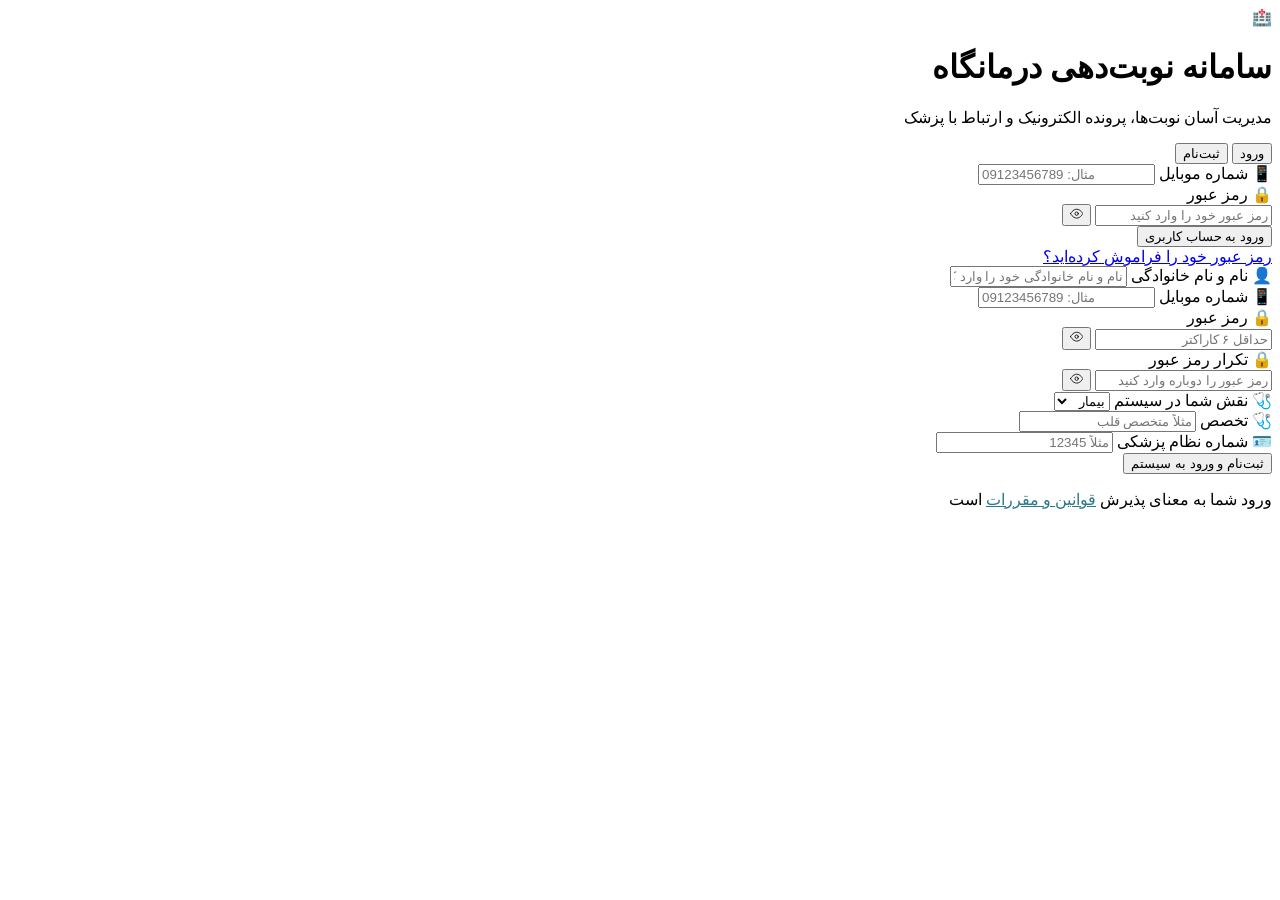
==== index.html @ 503f6674 "first page" ====
<!DOCTYPE html>
<html lang="fa" dir="rtl">

<head>
    <meta charset="UTF-8">
    <meta name="viewport" content="width=device-width, initial-scale=1.0, viewport-fit=cover">
    <title>سامانه نوبت‌دهی درمانگاه | ورود و ثبت‌نام</title>
    <link rel="stylesheet" href="./style/font.css">
    <link rel="stylesheet" href="./style/index.css">
</head>

<body>

    <div class="auth-container">
        <div class="auth-header">
            <div class="logo">🏥</div>
            <h1>سامانه نوبت‌دهی درمانگاه</h1>
            <p>مدیریت آسان نوبت‌ها، پرونده الکترونیک و ارتباط با پزشک</p>
        </div>

        <div class="tabs">
            <button class="tab" data-tab="login">ورود</button>
            <button class="tab active" data-tab="register">ثبت‌نام</button>
        </div>

        <form class="form-panel" id="login-panel">
            <div class="message" id="login-message"></div>

            <div class="input-group">
                <label for="login-mobile">📱 شماره موبایل</label>
                <input type="tel" id="login-mobile" class="ltr-input" placeholder="مثال: 09123456789" maxlength="11"
                    inputmode="numeric">
            </div>

            <div class="input-group">
                <label for="login-password">🔒 رمز عبور</label>
                <div class="password-container">
                    <input type="password" id="login-password" class="ltr-input"
                        placeholder="رمز عبور خود را وارد کنید">
                    <button type="button" class="toggle-password" onclick="togglePassword('login-password')">
                        <svg xmlns="http://www.w3.org/2000/svg" width="1em" height="1em" viewBox="0 0 24 24" fill="none"
                            stroke="currentColor" stroke-width="1.5" stroke-linecap="round" stroke-linejoin="round">
                            <path d="M1 12s4-8 11-8 11 8 11 8-4 8-11 8-11-8-11-8z"></path>
                            <circle cx="12" cy="12" r="3"></circle>
                        </svg>
                    </button>
                </div>
            </div>

            <button type="submit" class="btn-primary">ورود به حساب کاربری</button>

            <div class="forgot-link">
                <a href="#" onclick="handleForgotPassword(event)">رمز عبور خود را فراموش کرده‌اید؟</a>
            </div>
        </form>

        <form class="form-panel active" id="register-panel">
            <div class="message" id="register-message"></div>

            <div class="input-group">
                <label for="register-name">👤 نام و نام خانوادگی</label>
                <input type="text" id="register-name" placeholder="نام و نام خانوادگی خود را وارد کنید">
            </div>

            <div class="input-group">
                <label for="register-mobile">📱 شماره موبایل</label>
                <input type="tel" id="register-mobile" class="ltr-input" placeholder="مثال: 09123456789" maxlength="11"
                    inputmode="numeric">
            </div>

            <div class="input-group">
                <label for="register-password">🔒 رمز عبور</label>
                <div class="password-container">
                    <input type="password" id="register-password" class="ltr-input" placeholder="حداقل ۶ کاراکتر">
                    <button type="button" class="toggle-password" onclick="togglePassword('register-password')">
                        <svg xmlns="http://www.w3.org/2000/svg" width="1em" height="1em" viewBox="0 0 24 24" fill="none"
                            stroke="currentColor" stroke-width="1.5" stroke-linecap="round" stroke-linejoin="round">
                            <path d="M1 12s4-8 11-8 11 8 11 8-4 8-11 8-11-8-11-8z"></path>
                            <circle cx="12" cy="12" r="3"></circle>
                        </svg>
                    </button>
                </div>
            </div>

            <div class="input-group">
                <label for="register-password-confirm">🔒 تکرار رمز عبور</label>
                <div class="password-container">
                    <input type="password" id="register-password-confirm" class="ltr-input"
                        placeholder="رمز عبور را دوباره وارد کنید">
                    <button type="button" class="toggle-password" onclick="togglePassword('register-password-confirm')">
                        <svg xmlns="http://www.w3.org/2000/svg" width="1em" height="1em" viewBox="0 0 24 24" fill="none"
                            stroke="currentColor" stroke-width="1.5" stroke-linecap="round" stroke-linejoin="round">
                            <path d="M1 12s4-8 11-8 11 8 11 8-4 8-11 8-11-8-11-8z"></path>
                            <circle cx="12" cy="12" r="3"></circle>
                        </svg>
                    </button>
                </div>
            </div>

            <div class="input-group">
                <label for="register-role">🩺 نقش شما در سیستم</label>
                <select id="register-role">
                    <option value="patient">بیمار</option>
                    <option value="doctor">پزشک</option>
                </select>
            </div>

            <div id="doctor-fields">
                <div class="input-group">
                    <label for="doctor-specialty">🩺 تخصص</label>
                    <input type="text" id="doctor-specialty" placeholder="مثلاً متخصص قلب">
                </div>

                <div class="input-group">
                    <label for="doctor-license">🪪 شماره نظام پزشکی</label>
                    <input type="text" id="doctor-license" class="ltr-input" placeholder="مثلاً 12345">
                </div>
            </div>

            <button type="submit" class="btn-primary">ثبت‌نام و ورود به سیستم</button>
        </form>

        <div class="auth-footer">
            <p>ورود شما به معنای پذیرش <a href="#" style="color:#2B7A8B;">قوانین و مقررات</a> است</p>
        </div>
    </div>

    <script>
        // آیکون‌های چشم باز و بسته به صورت SVG استاندارد
        const eyeOpenIcon = `<svg xmlns="http://www.w3.org/2000/svg" width="1em" height="1em" viewBox="0 0 24 24" fill="none" stroke="currentColor" stroke-width="1.5" stroke-linecap="round" stroke-linejoin="round"><path d="M1 12s4-8 11-8 11 8 11 8-4 8-11 8-11-8-11-8z"></path><circle cx="12" cy="12" r="3"></circle></svg>`;
        const eyeClosedIcon = `<svg xmlns="http://www.w3.org/2000/svg" width="1em" height="1em" viewBox="0 0 24 24" fill="none" stroke="currentColor" stroke-width="1.5" stroke-linecap="round" stroke-linejoin="round"><path d="M17.94 17.94A10.07 10.07 0 0 1 12 20c-7 0-11-8-11-8a18.45 18.45 0 0 1 5.06-5.94M9.9 4.24A9.12 9.12 0 0 1 12 4c7 0 11 8 11 8a18.5 18.5 0 0 1-2.16 3.19m-6.72-1.07a3 3 0 1 1-4.24-4.24"></path><line x1="1" y1="1" x2="23" y2="23"></line></svg>`;

        document.getElementById('login-panel').addEventListener('submit', (e) => {
            e.preventDefault();
            handleLogin();
        });

        document.getElementById('register-panel').addEventListener('submit', (e) => {
            e.preventDefault();
            handleRegister();
        });

        function handleForgotPassword(e) {
            e.preventDefault();
            showMessage('login-message', '🔧 لطفاً با پشتیبانی تماس بگیرید.', 'error');
        }

        function showMessage(elementId, message, type) {
            const msgDiv = document.getElementById(elementId);
            msgDiv.textContent = message;
            msgDiv.className = 'message ' + type;

            setTimeout(() => {
                msgDiv.className = 'message';
                msgDiv.textContent = '';
            }, 3000);
        }

        function saveUser(userData) {
            try {
                let users = JSON.parse(localStorage.getItem('clinic_users')) || [];
                users.push(userData);
                localStorage.setItem('clinic_users', JSON.stringify(users));
            } catch (error) {
                console.error(error);
            }
        }

        function findUser(mobile, password) {
            let users = JSON.parse(localStorage.getItem('clinic_users') || '[]');
            return users.find(u => u.mobile === mobile && u.password === password);
        }

        function userExists(mobile) {
            let users = JSON.parse(localStorage.getItem('clinic_users') || '[]');
            return users.some(u => u.mobile === mobile);
        }

        function convertPersianToEnglish(str) {
            const persianNumbers = '۰۱۲۳۴۵۶۷۸۹';

            return str.replace(/[۰-۹]/g, digit => {
                return persianNumbers.indexOf(digit);
            });
        }

        function handleLogin() {
            const mobileRegex = /^09\d{9}$/;
            let mobile = document.getElementById('login-mobile').value.trim();
            mobile = convertPersianToEnglish(mobile);
            const password = document.getElementById('login-password').value;

            if (!mobile || !password) {
                showMessage('login-message', '❌ لطفاً شماره موبایل و رمز عبور را وارد کنید', 'error');
                return;
            }
            if (!mobileRegex.test(mobile)) {
                showMessage('login-message', "❌ فرمت شماره موبایل نادرست است (مثال: 09123456789)", 'error');
                return;
            }

            const user = findUser(mobile, password);

            if (user) {
                sessionStorage.setItem('current_user', JSON.stringify(user));
                showMessage('login-message', '✅ ورود موفق! در حال انتقال به داشبورد...', 'success');

                setTimeout(() => {
                    if (user.role === 'doctor') {
                        window.location.href = 'doctor-dashboard.html';
                    } else {
                        window.location.href = 'patient-dashboard.html';
                    }
                }, 1000);
            } else {
                showMessage('login-message', '❌ شماره موبایل یا رمز عبور اشتباه است', 'error');
            }
        }

        function handleRegister() {
            const mobileRegex = /^09\d{9}$/;
            const name = document.getElementById('register-name').value.trim();
            let mobile = document.getElementById('register-mobile').value.trim();
            mobile = convertPersianToEnglish(mobile);
            const password = document.getElementById('register-password').value;
            const passwordConfirm = document.getElementById('register-password-confirm').value;
            const role = document.getElementById('register-role').value;
            const specialty = document.getElementById('doctor-specialty').value.trim();
            const license = document.getElementById('doctor-license').value.trim();

            if (!name || !mobile || !password || !passwordConfirm) {
                showMessage('register-message', '❌ لطفاً تمام فیلدها را پر کنید', 'error');
                return;
            }

            if (!mobileRegex.test(mobile)) {
                showMessage('register-message', "❌ فرمت شماره موبایل نادرست است", 'error');
                return;
            }

            if (password.length < 6) {
                showMessage('register-message', '❌ رمز عبور باید حداقل ۶ کاراکتر باشد', 'error');
                return;
            }

            if (password !== passwordConfirm) {
                showMessage('register-message', '❌ رمز عبور و تکرار آن مطابقت ندارند', 'error');
                return;
            }

            if (userExists(mobile)) {
                showMessage('register-message', '❌ این شماره موبایل قبلاً ثبت‌نام کرده است', 'error');
                return;
            }

            if (role === 'doctor' && (!specialty || !license)) {
                showMessage('register-message', '❌ لطفاً اطلاعات پزشک را کامل کنید', 'error');
                return;
            }

            // ذخیره کاربر جدید (اصلاح فیلدهای پزشک)
            const newUser = {
                id: Date.now(),
                full_name: name,
                mobile: mobile,
                password: password,
                role: role,
                created_at: new Date().toISOString(),
                // در صورت وجود مقدار، به آبجکت اصلی اضافه می‌شوند:
                ...(role === 'doctor' && { specialty: specialty, license: license })
            };

            saveUser(newUser);
            document.getElementById('register-panel').reset();

            if (role === 'doctor') {
                let doctors = JSON.parse(localStorage.getItem('clinic_doctors') || '[]');
                const newDoctor = {
                    id: newUser.id,
                    name: name,
                    specialty: specialty,
                    license: license,
                    rating: 0,
                    visits: 0
                };
                doctors.push(newDoctor);
                localStorage.setItem('clinic_doctors', JSON.stringify(doctors));
            }

            showMessage('register-message', '✅ ثبت‌نام موفق! در حال ورود به سیستم...', 'success');

            setTimeout(() => {
                sessionStorage.setItem('current_user', JSON.stringify(newUser));
                if (role === 'doctor') {
                    window.location.href = 'doctor-dashboard.html';
                } else {
                    window.location.href = 'patient-dashboard.html';
                }
            }, 1000);
        }

        // جابه‌جایی تب‌ها
        document.querySelectorAll('.tab').forEach(tab => {
            tab.addEventListener('click', () => {
                const tabName = tab.getAttribute('data-tab');

                document.querySelectorAll('.tab').forEach(t => t.classList.remove('active'));
                tab.classList.add('active');

                document.querySelectorAll('.form-panel').forEach(panel => panel.classList.remove('active'));
                if (tabName === 'login') {
                    document.getElementById('login-panel').classList.add('active');
                } else {
                    document.getElementById('register-panel').classList.add('active');
                }

                document.getElementById('login-message').className = 'message';
                document.getElementById('register-message').className = 'message';
            });
        });

        // تابع نمایش/مخفی‌سازی رمز عبور همراه با اصلاح آیکون‌ها
        function togglePassword(inputId) {
            const input = document.getElementById(inputId);
            const toggleBtn = input.parentElement.querySelector('.toggle-password');

            if (input.type === 'password') {
                input.type = 'text';
                toggleBtn.innerHTML = eyeClosedIcon;
            } else {
                input.type = 'password';
                toggleBtn.innerHTML = eyeOpenIcon;
            }
        }

        // مدیریت تغییر نقش (بیمار / پزشک)
        const roleSelect = document.getElementById('register-role');
        const doctorFields = document.getElementById('doctor-fields');

        roleSelect.addEventListener('change', () => {
            if (roleSelect.value === 'doctor') {
                doctorFields.style.display = 'block';
            } else {
                doctorFields.style.display = 'none';
                document.getElementById('doctor-specialty').value = '';
                document.getElementById('doctor-license').value = '';
            }
        });
    </script>
</body>

</html>
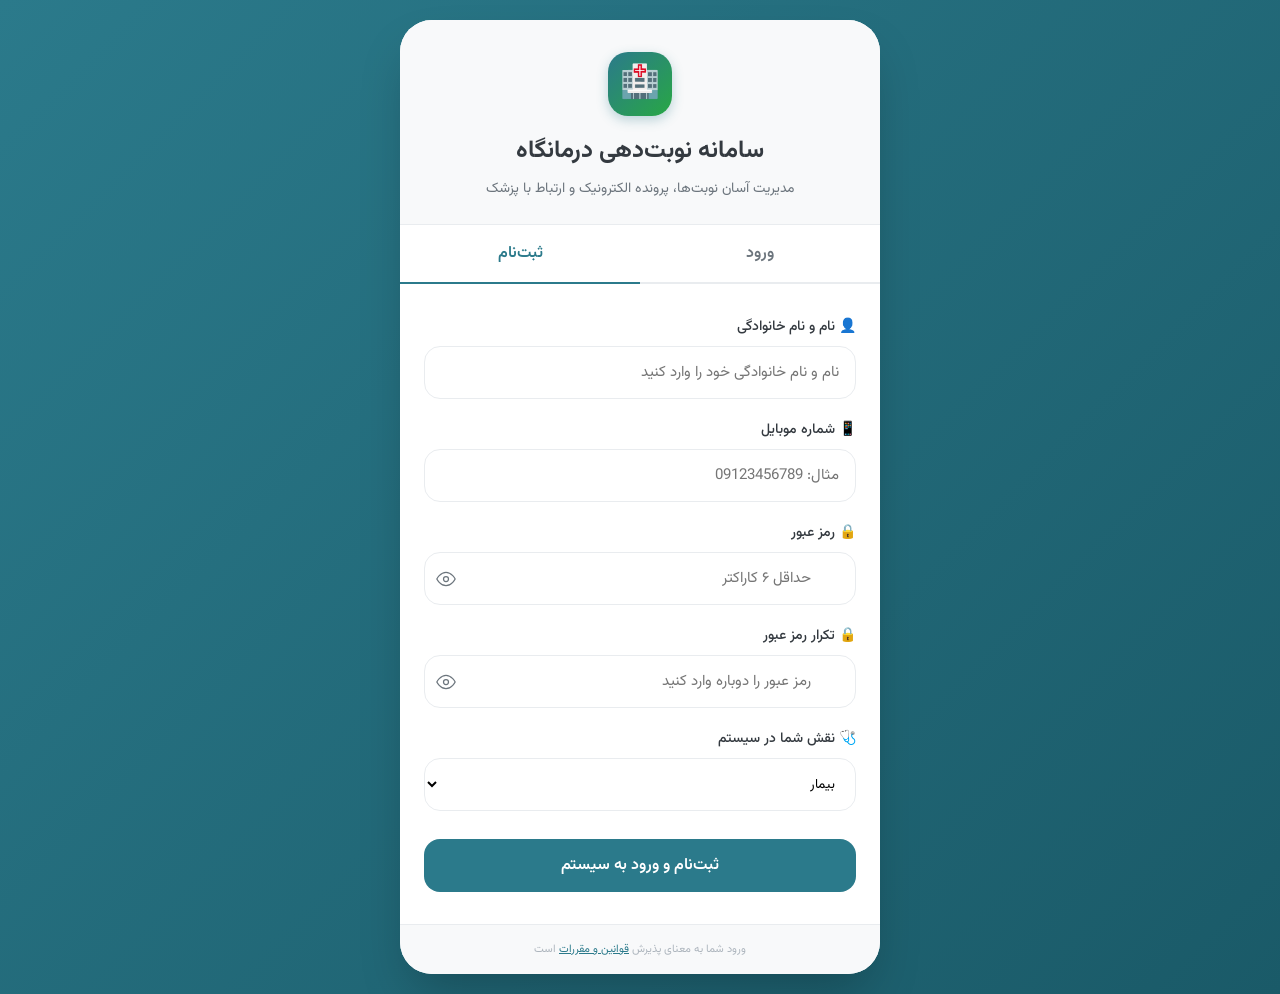
==== commit 44dacf81: "Update index.html" ====
--- a/index.html
+++ b/index.html
@@ -5,8 +5,8 @@
     <meta charset="UTF-8">
     <meta name="viewport" content="width=device-width, initial-scale=1.0, viewport-fit=cover">
     <title>سامانه نوبت‌دهی درمانگاه | ورود و ثبت‌نام</title>
-    <link rel="stylesheet" href="./style/font.css">
-    <link rel="stylesheet" href="./style/index.css">
+    <link rel="stylesheet" href="./site/style/font.css">
+    <link rel="stylesheet" href="./site/style/index.css">
 </head>
 
 <body>
@@ -349,4 +349,4 @@
     </script>
 </body>
 
-</html>+</html>
--- a/site/style/font.css
+++ b/site/style/font.css
@@ -0,0 +1,71 @@
+@font-face {
+  font-family: Vazirmatn;
+  src: url('../assets/fonts/Vazirmatn-Thin.woff2') format('woff2');
+  font-weight: 100;
+  font-style: normal;
+  font-display: swap;
+}
+
+@font-face {
+  font-family: Vazirmatn;
+  src: url('../assets/fonts/Vazirmatn-ExtraLight.woff2') format('woff2');
+  font-weight: 200;
+  font-style: normal;
+  font-display: swap;
+}
+
+@font-face {
+  font-family: Vazirmatn;
+  src: url('../assets/fonts/Vazirmatn-Light.woff2') format('woff2');
+  font-weight: 300;
+  font-style: normal;
+  font-display: swap;
+}
+
+@font-face {
+  font-family: Vazirmatn;
+  src: url('../assets/fonts/Vazirmatn-Regular.woff2') format('woff2');
+  font-weight: 400;
+  font-style: normal;
+  font-display: swap;
+}
+
+@font-face {
+  font-family: Vazirmatn;
+  src: url('../assets/fonts/Vazirmatn-Medium.woff2') format('woff2');
+  font-weight: 500;
+  font-style: normal;
+  font-display: swap;
+}
+
+@font-face {
+  font-family: Vazirmatn;
+  src: url('../assets/fonts/Vazirmatn-SemiBold.woff2') format('woff2');
+  font-weight: 600;
+  font-style: normal;
+  font-display: swap;
+}
+
+@font-face {
+  font-family: Vazirmatn;
+  src: url('../assets/fonts/Vazirmatn-Bold.woff2') format('woff2');
+  font-weight: 700;
+  font-style: normal;
+  font-display: swap;
+}
+
+@font-face {
+  font-family: Vazirmatn;
+  src: url('../assets/fonts/Vazirmatn-ExtraBold.woff2') format('woff2');
+  font-weight: 800;
+  font-style: normal;
+  font-display: swap;
+}
+
+@font-face {
+  font-family: Vazirmatn;
+  src: url('../assets/fonts/Vazirmatn-Black.woff2') format('woff2');
+  font-weight: 900;
+  font-style: normal;
+  font-display: swap;
+}
--- a/site/style/index.css
+++ b/site/style/index.css
@@ -0,0 +1,284 @@
+* {
+    margin: 0;
+    padding: 0;
+    box-sizing: border-box;
+}
+
+body {
+    font-family: 'Vazirmatn', sans-serif;
+    background: linear-gradient(135deg, #2B7A8B 0%, #1a5a68 100%);
+    min-height: 100vh;
+    display: flex;
+    align-items: center;
+    justify-content: center;
+    padding: 20px;
+}
+
+/* کارت اصلی */
+.auth-container {
+    background: #FFFFFF;
+    border-radius: 32px;
+    box-shadow: 0 25px 50px -12px rgba(0, 0, 0, 0.25);
+    width: 100%;
+    max-width: 480px;
+    overflow: hidden;
+    transition: all 0.3s ease;
+}
+
+/* هدر با لوگو */
+.auth-header {
+    background: #F8F9FA;
+    padding: 32px 24px 24px;
+    text-align: center;
+    border-bottom: 1px solid #E9ECEF;
+}
+
+.logo {
+    width: 64px;
+    height: 64px;
+    background: linear-gradient(135deg, #2B7A8B 0%, #28A745 100%);
+    border-radius: 20px;
+    display: flex;
+    align-items: center;
+    justify-content: center;
+    margin: 0 auto 16px;
+    font-size: 32px;
+    box-shadow: 0 4px 12px rgba(43, 122, 139, 0.3);
+}
+
+.auth-header h1 {
+    font-size: 24px;
+    font-weight: 700;
+    color: #343A40;
+    margin-bottom: 8px;
+}
+
+.auth-header p {
+    font-size: 14px;
+    color: #6C757D;
+}
+
+/* تب‌های ورود و ثبت‌نام */
+.tabs {
+    display: flex;
+    border-bottom: 2px solid #E9ECEF;
+    background: #FFFFFF;
+}
+
+.tab {
+    flex: 1;
+    text-align: center;
+    padding: 16px 0;
+    font-size: 16px;
+    font-weight: 600;
+    color: #6C757D;
+    cursor: pointer;
+    transition: all 0.2s ease;
+    background: transparent;
+    border: none;
+    font-family: 'Vazirmatn', sans-serif;
+}
+
+#register-role {
+    width: 100%;
+    padding: 14px 16px;
+    border-radius: 16px;
+    border: 1.5px solid #E9ECEF;
+    font-family: 'Vazirmatn', sans-serif;
+    background: #FFFFFF;
+    outline: none;
+}
+
+#register-role:focus {
+    border-color: #2B7A8B;
+    box-shadow: 0 0 0 3px rgba(43, 122, 139, 0.1);
+}
+
+#doctor-fields {
+    display: none;
+    margin-top: 20px;
+}
+
+.tab.active {
+    color: #2B7A8B;
+    border-bottom: 2px solid #2B7A8B;
+    margin-bottom: -2px;
+}
+
+/* فرم‌ها */
+.form-panel {
+    padding: 32px 24px;
+    display: none;
+}
+
+.form-panel.active {
+    display: block;
+    animation: fadeIn 0.3s ease;
+}
+
+@keyframes fadeIn {
+    from {
+        opacity: 0;
+        transform: translateY(4px);
+    }
+
+    to {
+        opacity: 1;
+        transform: translateY(0);
+    }
+}
+
+.input-group {
+    margin-bottom: 20px;
+}
+
+.input-group label {
+    display: block;
+    font-size: 14px;
+    font-weight: 500;
+    color: #343A40;
+    margin-bottom: 8px;
+}
+
+.input-group input {
+    width: 100%;
+    padding: 14px 16px;
+    font-size: 15px;
+    font-family: 'Vazirmatn', sans-serif;
+    border: 1.5px solid #E9ECEF;
+    border-radius: 16px;
+    transition: all 0.2s ease;
+    background: #FFFFFF;
+}
+
+.input-group input:focus {
+    outline: none;
+    border-color: #2B7A8B;
+    box-shadow: 0 0 0 3px rgba(43, 122, 139, 0.1);
+}
+
+/* استایل اختصاصی فیلدهای عددی/انگلیسی برای تجربه کاربری بهتر */
+.ltr-input {
+    direction: ltr !important;
+    text-align: right;
+}
+
+.ltr-input::placeholder {
+    direction: rtl;
+    text-align: right;
+}
+
+/* دکمه اصلی */
+.btn-primary {
+    width: 100%;
+    padding: 14px;
+    background: #2B7A8B;
+    color: white;
+    border: none;
+    border-radius: 16px;
+    font-size: 16px;
+    font-weight: 600;
+    font-family: 'Vazirmatn', sans-serif;
+    cursor: pointer;
+    transition: all 0.2s ease;
+    margin-top: 8px;
+}
+
+.btn-primary:hover {
+    background: #1a5a68;
+    transform: translateY(-1px);
+}
+
+.btn-primary:active {
+    transform: translateY(0);
+}
+
+/* لینک فراموشی رمز */
+.forgot-link {
+    text-align: center;
+    margin-top: 16px;
+}
+
+.forgot-link a {
+    color: #6C757D;
+    font-size: 13px;
+    text-decoration: none;
+}
+
+.forgot-link a:hover {
+    color: #2B7A8B;
+}
+
+/* پیام خطا و موفقیت */
+.message {
+    padding: 12px;
+    border-radius: 12px;
+    font-size: 13px;
+    margin-bottom: 20px;
+    display: none;
+}
+
+.message.error {
+    background: #FEF3F2;
+    color: #DC3545;
+    border: 1px solid #FEE2E2;
+    display: block;
+}
+
+.message.success {
+    background: #F0FDF4;
+    color: #28A745;
+    border: 1px solid #DCFCE7;
+    display: block;
+}
+
+/* فوتر */
+.auth-footer {
+    background: #F8F9FA;
+    padding: 16px 24px;
+    text-align: center;
+    border-top: 1px solid #E9ECEF;
+}
+
+.auth-footer p {
+    font-size: 11px;
+    color: #ADB5BD;
+}
+
+.password-container {
+    position: relative;
+    display: flex;
+    align-items: center;
+}
+
+.password-container input {
+    width: 100%;
+    padding: 14px 44px 14px 16px;
+    /* اصلاح پدینگ سمت چپ برای آیکون چشم در حالت RTL */
+}
+
+.toggle-password {
+    position: absolute;
+    left: 12px;
+    top: 50%;
+    transform: translateY(-50%);
+    background: none;
+    border: none;
+    cursor: pointer;
+    font-size: 20px;
+    color: #6C757D;
+    display: flex;
+    align-items: center;
+    justify-content: center;
+}
+
+/* responsive */
+@media (max-width: 480px) {
+    .auth-container {
+        border-radius: 24px;
+    }
+
+    .form-panel {
+        padding: 24px 20px;
+    }
+}
